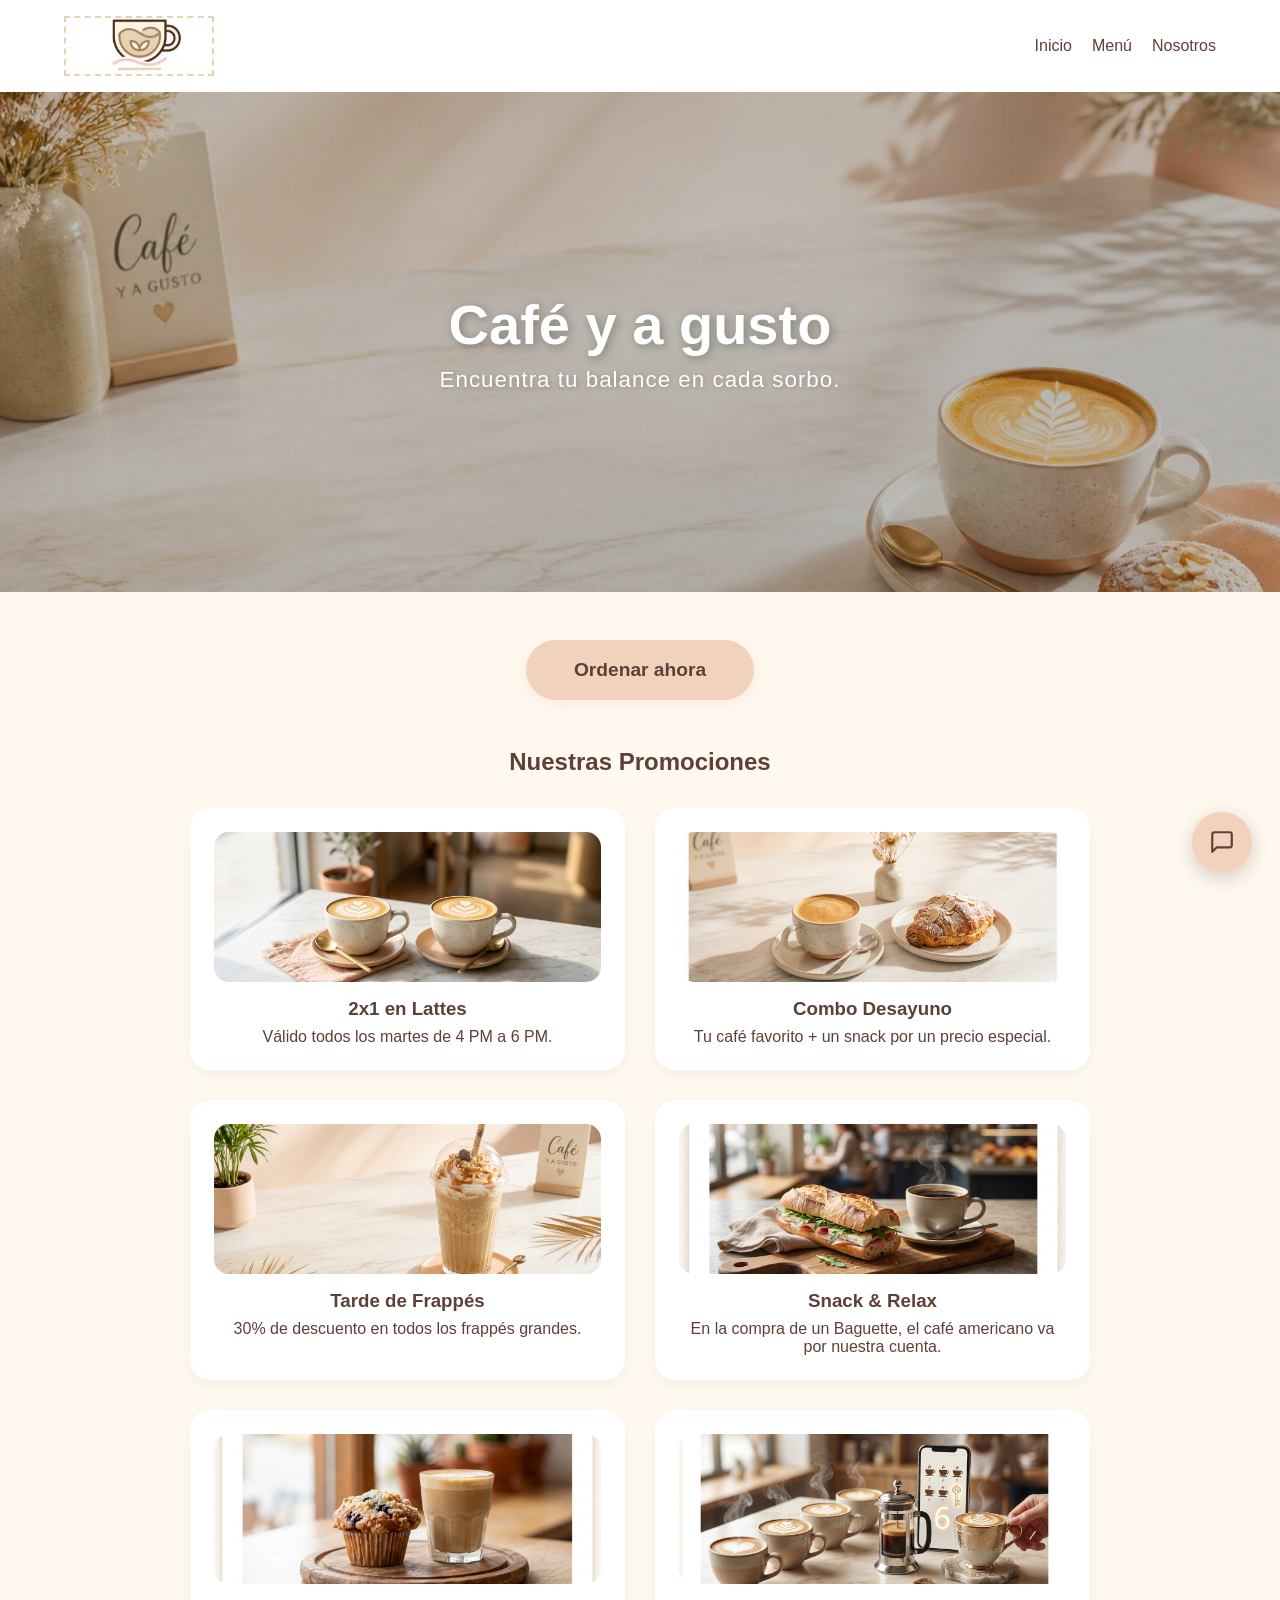
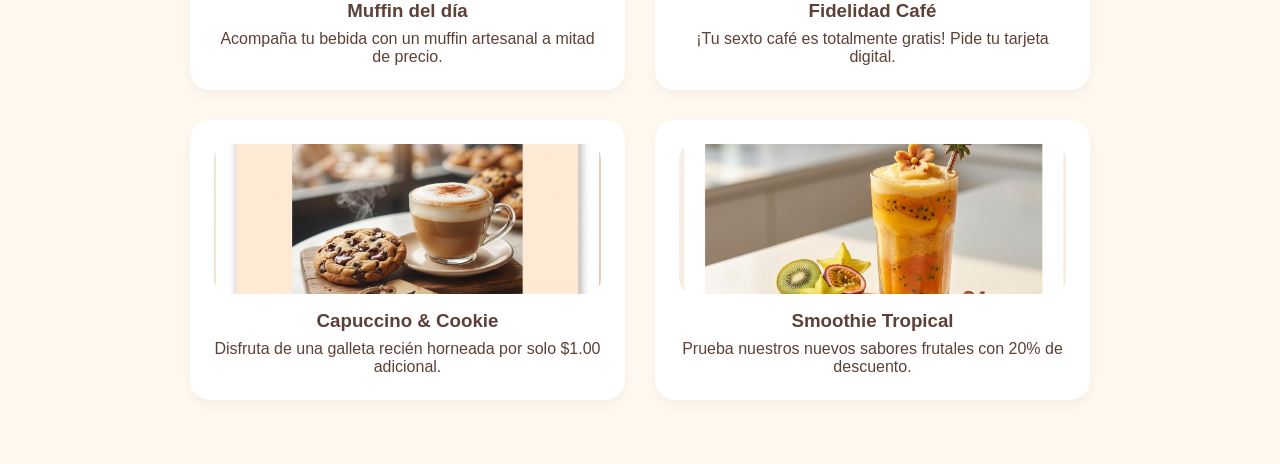
==== PRACTICA_7_WEB/HTML/index.html @ 7d0ff2ba "subida pagina jeje" ====
<!DOCTYPE html>
<html lang="es">

<head>
    <meta charset="UTF-8">
    <meta name="viewport" content="width=device-width, initial-scale=1.0">
    <title>Café y a gusto... | Tu pausa ideal</title>
    <link rel="stylesheet" href="../CSS/index.css">
</head>

<body>

    <header class="main-header">
        <div class="logo-container">
            <div class="logo-placeholder"><img src="../img/logo.jpg" alt="logo"></div>
        </div>
        <nav class="nav-menu">
            <ul>
                <li><a href="#">Inicio</a></li>
                <li><a href="menu.html">Menú</a></li>
                <li><a href="#">Nosotros</a></li>
            </ul>
        </nav>
    </header>

    <section class="slider-section">
        <div class="banner-overlay"></div>
        <div class="slide-content">
            <h1>Café y a gusto</h1>
            <p>Encuentra tu balance en cada sorbo.</p>
        </div>
    </section>

    <main class="content-area">
        <section class="cta-section">
            <a href="orden.html">
                <button class="order-btn">Ordenar ahora</button>
            </a>
        </section>

        <section class="promotions">
            <h2>Nuestras Promociones</h2>
            <div class="promo-grid">
                <article class="promo-card">
                    <div class="promo-img-placeholder"><img src="../img/promo1.png" alt="promo1"></div>
                    <h3>2x1 en Lattes</h3>
                    <p>Válido todos los martes de 4 PM a 6 PM.</p>
                </article>
                <article class="promo-card">
                    <div class="promo-img-placeholder"><img src="../img/promo2.png" alt="promo2"></div>
                    <h3>Combo Desayuno</h3>
                    <p>Tu café favorito + un snack por un precio especial.</p>
                </article>
                <article class="promo-card">
                    <div class="promo-img-placeholder"><img src="../img/promo3.png" alt="promo3"></div>
                    <h3>Tarde de Frappés</h3>
                    <p>30% de descuento en todos los frappés grandes.</p>
                </article>
                <article class="promo-card">
                    <div class="promo-img-placeholder"><img src="../img/promo4.png" alt="promo4"></div>
                    <h3>Snack & Relax</h3>
                    <p>En la compra de un Baguette, el café americano va por nuestra cuenta.</p>
                </article>
                <article class="promo-card">
                    <div class="promo-img-placeholder"><img src="../img/promo5.png" alt="promo5"></div>
                    <h3>Muffin del día</h3>
                    <p>Acompaña tu bebida con un muffin artesanal a mitad de precio.</p>
                </article>
                <article class="promo-card">
                    <div class="promo-img-placeholder"><img src="../img/promo6.png" alt="promo6"></div>
                    <h3>Fidelidad Café</h3>
                    <p>¡Tu sexto café es totalmente gratis! Pide tu tarjeta digital.</p>
                </article>
                <article class="promo-card">
                    <div class="promo-img-placeholder"><img src="../img/promo7.png" alt="promo7"></div>
                    <h3>Capuccino & Cookie</h3>
                    <p>Disfruta de una galleta recién horneada por solo $1.00 adicional.</p>
                </article>
                <article class="promo-card">
                    <div class="promo-img-placeholder"><img src="../img/promo8.png" alt="promo8"></div>
                    <h3>Smoothie Tropical</h3>
                    <p>Prueba nuestros nuevos sabores frutales con 20% de descuento.</p>
                </article>
            </div>
        </section>
    </main>

    <!-- ===================== WIDGET DE CHAT ===================== -->

    <!-- Botón flotante para abrir el chat -->
    <button class="chat-fab" id="chatFab" aria-label="Abrir chat">
        <svg class="chat-fab__icon chat-fab__icon--open" xmlns="http://www.w3.org/2000/svg" viewBox="0 0 24 24" fill="none" stroke="currentColor" stroke-width="2" stroke-linecap="round" stroke-linejoin="round">
            <path d="M21 15a2 2 0 0 1-2 2H7l-4 4V5a2 2 0 0 1 2-2h14a2 2 0 0 1 2 2z"/>
        </svg>
        <svg class="chat-fab__icon chat-fab__icon--close" xmlns="http://www.w3.org/2000/svg" viewBox="0 0 24 24" fill="none" stroke="currentColor" stroke-width="2.5" stroke-linecap="round" stroke-linejoin="round">
            <line x1="18" y1="6" x2="6" y2="18"/>
            <line x1="6" y1="6" x2="18" y2="18"/>
        </svg>
        <span class="chat-fab__badge" id="chatBadge"></span>
    </button>

    <!-- Ventana del chat -->
    <div class="chat-window" id="chatWindow" role="dialog" aria-label="Chat de asistencia">
        <div class="chat-header">
            <div class="chat-header__avatar">☕</div>
            <div class="chat-header__info">
                <span class="chat-header__name">Asistente Café</span>
                <span class="chat-header__status">En línea</span>
            </div>
        </div>

        <div class="chat-messages" id="chatMessages">
            <!-- Los mensajes se insertan aquí dinámicamente -->
        </div>

        <div class="chat-input-area">
            <input
                type="text"
                class="chat-input"
                id="chatInput"
                placeholder="Escribe tu mensaje..."
                autocomplete="off"
                maxlength="500"
            />
            <button class="chat-send-btn" id="chatSendBtn" aria-label="Enviar">
                <svg xmlns="http://www.w3.org/2000/svg" viewBox="0 0 24 24" fill="currentColor">
                    <path d="M2.01 21L23 12 2.01 3 2 10l15 2-15 2z"/>
                </svg>
            </button>
        </div>
    </div>

    <!-- ===================== FIN WIDGET DE CHAT ===================== -->

    <script src="../JS/chat.js"></script>
</body>

</html>
---- PRACTICA_7_WEB/CSS/index.css ----
/* Paleta de Colores Pastel */
:root {
    --crema: #FFF9F0;
    --latte-suave: #E5D3B3;
    --rosa-pastel: #F2D2BD;
    --cafe-texto: #5D4037;
    --blanco: #FFFFFF;
    --shadow: rgba(0, 0, 0, 0.05);
}

* {
    margin: 0;
    padding: 0;
    box-sizing: border-box;
    font-family: 'Segoe UI', Tahoma, Geneva, Verdana, sans-serif;
}

body {
    background-color: var(--crema);
    color: var(--cafe-texto);
}

/* Encabezado */
.main-header {
    background-color: var(--blanco);
    display: flex;
    justify-content: space-between;
    align-items: center;
    padding: 1rem 5%;
    box-shadow: 0 2px 10px var(--shadow);
}

.logo-placeholder {
    width: 150px;
    height: 60px;
    border: 2px dashed var(--latte-suave);
    display: flex;
    justify-content: center;
    align-items: center;
    color: var(--latte-suave);
    font-weight: bold;
    overflow: hidden;
    display: flex;
    align-items: center;
    justify-content: center;
}
.logo-placeholder img{
width: 100%;
    height: 100%;
    object-fit: cover;
    object-position: center;
}

.nav-menu ul {
    display: flex;
    list-style: none;
}

.nav-menu ul li {
    margin-left: 20px;
}

.nav-menu a {
    text-decoration: none;
    color: var(--cafe-texto);
    font-weight: 500;
    transition: color 0.3s;
}

.nav-menu a:hover {
    color: var(--rosa-pastel);
}

/* Slider */

.slider-section {
    width: 100%;
    height: 500px;
    background-image: url('../img/banner.jpg');
    background-size: cover;
    background-position: center;
    position: relative;
    display: flex;
    align-items: center;
    justify-content: center;
}

.slide-content {
    position: relative;
    z-index: 2;
    text-align: center;
    text-shadow: 1px 1px 4px rgba(0,0,0,0.2);
    color: var(--blanco);
}


.slide-content h1 {
    font-size: 3.5rem;
    font-weight: 700;
    text-shadow: 2px 2px 10px rgba(0, 0, 0, 0.3);
    margin-bottom: 10px;
}

.slide-content p {
    font-size: 1.4rem;
    font-weight: 300;
    letter-spacing: 1px;
}

.banner-overlay {
    position: absolute;
    top: 0;
    left: 0;
    width: 100%;
    height: 100%;
    background: rgba(0, 0, 0, 0.25);
    z-index: 1;
}

/* Sección de Ordenar */
.cta-section {
    text-align: center;
    padding: 3rem 0;
}

.order-btn {
    background-color: var(--rosa-pastel);
    color: var(--cafe-texto);
    border: none;
    padding: 1.2rem 3rem;
    font-size: 1.2rem;
    font-weight: bold;
    border-radius: 50px;
    cursor: pointer;
    box-shadow: 0 4px 15px rgba(242, 210, 189, 0.4);
    transition: transform 0.2s, background-color 0.3s;
}

.order-btn:hover {
    transform: scale(1.05);
    background-color: #eec4ab;
}

/* Promociones */
.promotions {
    padding: 0 10% 4rem;
}

.promotions h2 {
    text-align: center;
    margin-bottom: 2rem;
}

.promo-grid {
    display: grid;
    grid-template-columns: repeat(2, 1fr);
    gap: 30px;
    max-width: 900px;
    margin: 0 auto;
}

.promo-card {
    background-color: var(--blanco);
    padding: 1.5rem;
    border-radius: 20px;
    text-align: center;
    box-shadow: 0 5px 15px var(--shadow);
    overflow: hidden;
    transition: transform 0.3s ease, box-shadow 0.3s ease;
}
.promo-card:hover {
    cursor: pointer;
    transform: translateY(-8px);
    box-shadow: 0 15px 30px rgba(93, 64, 55, 0.15);
}
.promo-img-placeholder {
    width: 100%;
    height: 150px;
    background-color: var(--crema);
    border-radius: 15px;
    margin-bottom: 1rem;
    overflow: hidden;
    display: flex;
    align-items: center;
    justify-content: center;
}
.promo-img-placeholder img{
    width: 100%;
    height: 100%;
    object-fit: cover;
    object-position: center;
}

.promo-card h3 {
    margin-bottom: 0.5rem;
}

@media (max-width: 600px) {
    .promo-grid {
        grid-template-columns: 1fr;
    }
}


/* ============================================================
   WIDGET DE CHAT
   ============================================================ */

/* --- Botón flotante (FAB) --- */
.chat-fab {
    position: fixed;
    bottom: 28px;
    right: 28px;
    width: 60px;
    height: 60px;
    border-radius: 50%;
    background-color: var(--rosa-pastel);
    color: var(--cafe-texto);
    border: none;
    cursor: pointer;
    display: flex;
    align-items: center;
    justify-content: center;
    box-shadow: 0 6px 20px rgba(93, 64, 55, 0.25);
    transition: transform 0.25s ease, background-color 0.25s ease;
    z-index: 1000;
}

.chat-fab:hover {
    transform: scale(1.1);
    background-color: #eec4ab;
}

.chat-fab__icon {
    width: 26px;
    height: 26px;
    transition: opacity 0.2s ease, transform 0.2s ease;
    position: absolute;
}

/* Ícono de cerrar: oculto por defecto */
.chat-fab__icon--close {
    opacity: 0;
    transform: rotate(-90deg);
}

/* Cuando el chat está abierto, se intercambian los íconos */
.chat-fab.is-open .chat-fab__icon--open {
    opacity: 0;
    transform: rotate(90deg);
}
.chat-fab.is-open .chat-fab__icon--close {
    opacity: 1;
    transform: rotate(0deg);
}

/* Badge de notificación */
.chat-fab__badge {
    position: absolute;
    top: 6px;
    right: 6px;
    width: 12px;
    height: 12px;
    background-color: #e57373;
    border-radius: 50%;
    border: 2px solid var(--blanco);
    display: none;
}
.chat-fab__badge.visible {
    display: block;
}

/* --- Ventana del chat --- */
.chat-window {
    position: fixed;
    bottom: 104px;
    right: 28px;
    width: 360px;
    max-height: 520px;
    background-color: var(--blanco);
    border-radius: 24px;
    box-shadow: 0 12px 40px rgba(93, 64, 55, 0.18);
    display: flex;
    flex-direction: column;
    overflow: hidden;
    z-index: 999;

    /* Estado inicial: oculto */
    opacity: 0;
    transform: translateY(20px) scale(0.96);
    pointer-events: none;
    transition: opacity 0.3s ease, transform 0.3s ease;
}

.chat-window.is-open {
    opacity: 1;
    transform: translateY(0) scale(1);
    pointer-events: all;
}

/* --- Cabecera del chat --- */
.chat-header {
    background: linear-gradient(135deg, var(--rosa-pastel), var(--latte-suave));
    padding: 1rem 1.2rem;
    display: flex;
    align-items: center;
    gap: 12px;
    flex-shrink: 0;
}

.chat-header__avatar {
    font-size: 1.8rem;
    width: 44px;
    height: 44px;
    background-color: var(--blanco);
    border-radius: 50%;
    display: flex;
    align-items: center;
    justify-content: center;
    box-shadow: 0 2px 8px rgba(93, 64, 55, 0.12);
    flex-shrink: 0;
}

.chat-header__name {
    display: block;
    font-weight: 700;
    font-size: 1rem;
    color: var(--cafe-texto);
}

.chat-header__status {
    display: block;
    font-size: 0.75rem;
    color: #7a5c4f;
}

/* --- Área de mensajes --- */
.chat-messages {
    flex: 1;
    overflow-y: auto;
    padding: 1rem 1rem 0.5rem;
    display: flex;
    flex-direction: column;
    gap: 10px;
    scroll-behavior: smooth;
}

.chat-messages::-webkit-scrollbar {
    width: 4px;
}
.chat-messages::-webkit-scrollbar-track {
    background: transparent;
}
.chat-messages::-webkit-scrollbar-thumb {
    background-color: var(--latte-suave);
    border-radius: 4px;
}

/* --- Burbujas de mensaje --- */
.chat-bubble {
    max-width: 80%;
    padding: 0.65rem 1rem;
    border-radius: 18px;
    font-size: 0.9rem;
    line-height: 1.45;
    word-break: break-word;
    animation: bubbleIn 0.25s ease;
}

@keyframes bubbleIn {
    from { opacity: 0; transform: translateY(8px); }
    to   { opacity: 1; transform: translateY(0); }
}

/* Mensaje del bot */
.chat-bubble--bot {
    background-color: var(--crema);
    color: var(--cafe-texto);
    border-bottom-left-radius: 4px;
    align-self: flex-start;
}

/* Mensaje del usuario */
.chat-bubble--user {
    background-color: var(--rosa-pastel);
    color: var(--cafe-texto);
    border-bottom-right-radius: 4px;
    align-self: flex-end;
}

/* Indicador de escritura (tres puntos animados) */
.chat-bubble--typing {
    background-color: var(--crema);
    align-self: flex-start;
    padding: 0.75rem 1rem;
}

.typing-dots {
    display: flex;
    gap: 5px;
    align-items: center;
}

.typing-dots span {
    width: 7px;
    height: 7px;
    background-color: var(--latte-suave);
    border-radius: 50%;
    animation: typingBounce 1.2s infinite ease-in-out;
}
.typing-dots span:nth-child(2) { animation-delay: 0.2s; }
.typing-dots span:nth-child(3) { animation-delay: 0.4s; }

@keyframes typingBounce {
    0%, 80%, 100% { transform: translateY(0); }
    40%           { transform: translateY(-6px); }
}

/* --- Área de entrada de texto --- */
.chat-input-area {
    padding: 0.8rem 1rem;
    display: flex;
    align-items: center;
    gap: 8px;
    border-top: 1px solid var(--crema);
    flex-shrink: 0;
}

.chat-input {
    flex: 1;
    border: 1.5px solid var(--latte-suave);
    border-radius: 50px;
    padding: 0.6rem 1rem;
    font-size: 0.9rem;
    color: var(--cafe-texto);
    background-color: var(--crema);
    outline: none;
    transition: border-color 0.2s;
}

.chat-input:focus {
    border-color: var(--rosa-pastel);
}

.chat-input::placeholder {
    color: #bca89a;
}

.chat-send-btn {
    width: 40px;
    height: 40px;
    border-radius: 50%;
    background-color: var(--rosa-pastel);
    color: var(--cafe-texto);
    border: none;
    cursor: pointer;
    display: flex;
    align-items: center;
    justify-content: center;
    transition: background-color 0.2s, transform 0.15s;
    flex-shrink: 0;
}

.chat-send-btn svg {
    width: 18px;
    height: 18px;
}

.chat-send-btn:hover {
    background-color: #eec4ab;
    transform: scale(1.08);
}

.chat-send-btn:disabled {
    opacity: 0.5;
    cursor: not-allowed;
    transform: none;
}

/* --- Responsive: móvil --- */
@media (max-width: 480px) {
    .chat-window {
        width: calc(100vw - 32px);
        right: 16px;
        bottom: 96px;
        max-height: 65vh;
    }

    .chat-fab {
        right: 16px;
        bottom: 20px;
    }
}
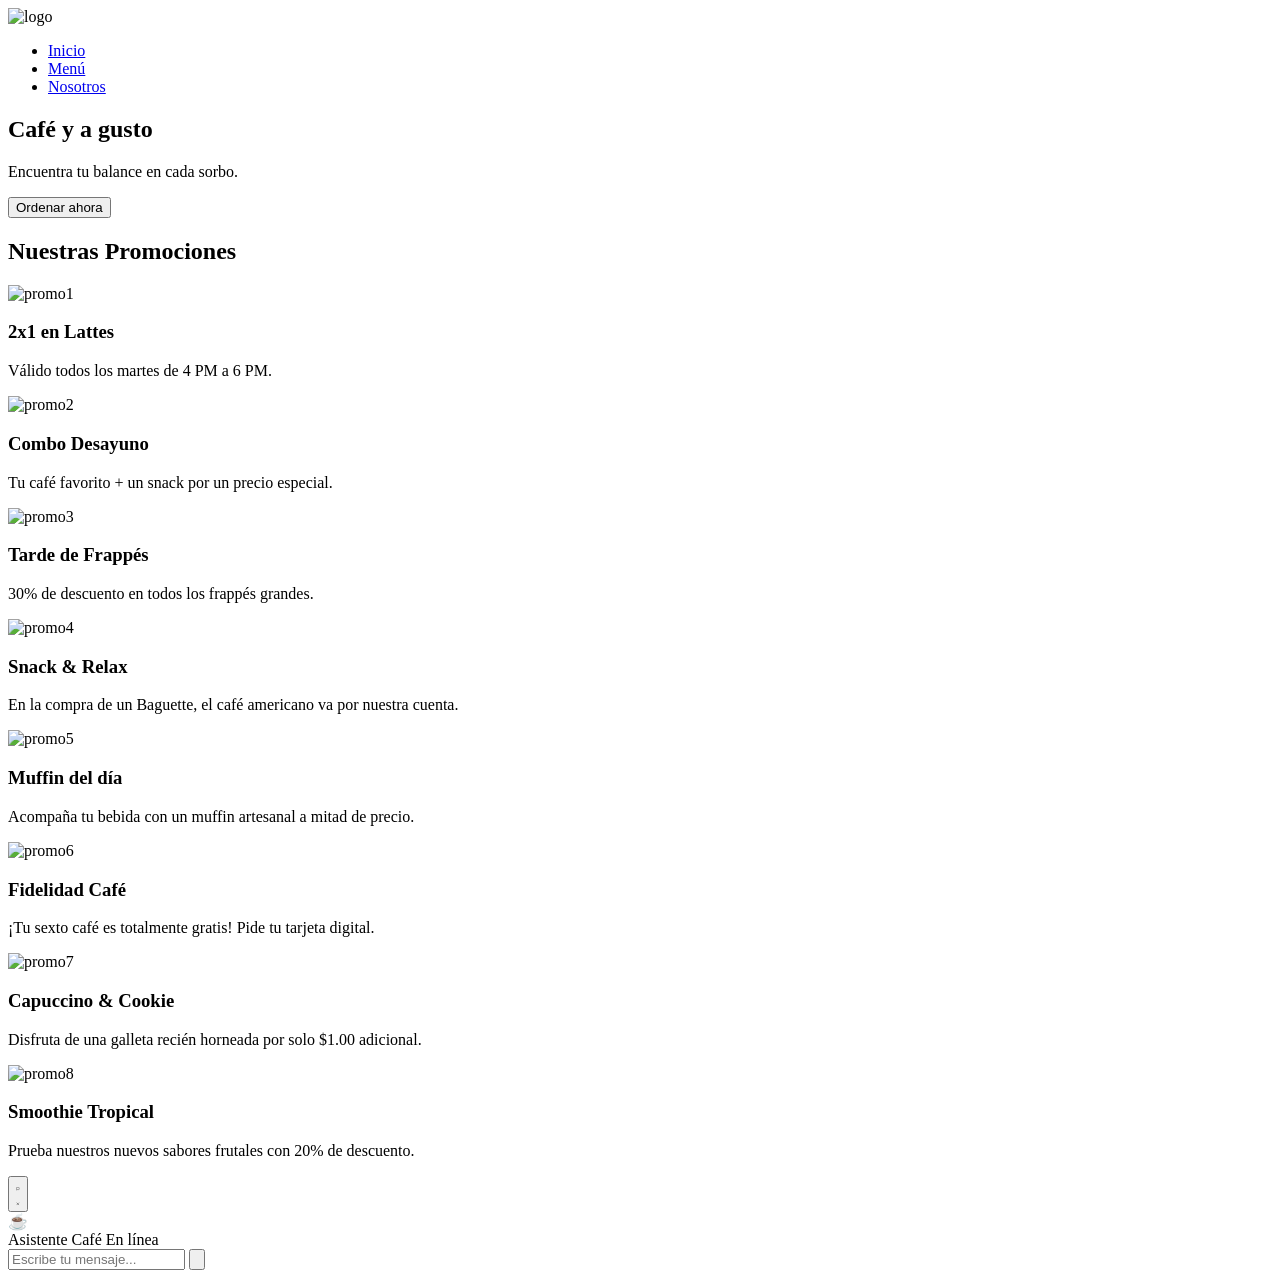
==== commit cefc721b: "Update index.html" ====
--- a/PRACTICA_7_WEB/HTML/index.html
+++ b/PRACTICA_7_WEB/HTML/index.html
@@ -5,14 +5,14 @@
     <meta charset="UTF-8">
     <meta name="viewport" content="width=device-width, initial-scale=1.0">
     <title>Café y a gusto... | Tu pausa ideal</title>
-    <link rel="stylesheet" href="../CSS/index.css">
+    <link rel="stylesheet" href="/CSS/index.css">
 </head>
 
 <body>
 
     <header class="main-header">
         <div class="logo-container">
-            <div class="logo-placeholder"><img src="../img/logo.jpg" alt="logo"></div>
+            <div class="logo-placeholder"><img src="/img/logo.jpg" alt="logo"></div>
         </div>
         <nav class="nav-menu">
             <ul>
@@ -42,42 +42,42 @@
             <h2>Nuestras Promociones</h2>
             <div class="promo-grid">
                 <article class="promo-card">
-                    <div class="promo-img-placeholder"><img src="../img/promo1.png" alt="promo1"></div>
+                    <div class="promo-img-placeholder"><img src="/img/promo1.png" alt="promo1"></div>
                     <h3>2x1 en Lattes</h3>
                     <p>Válido todos los martes de 4 PM a 6 PM.</p>
                 </article>
                 <article class="promo-card">
-                    <div class="promo-img-placeholder"><img src="../img/promo2.png" alt="promo2"></div>
+                    <div class="promo-img-placeholder"><img src="/img/promo2.png" alt="promo2"></div>
                     <h3>Combo Desayuno</h3>
                     <p>Tu café favorito + un snack por un precio especial.</p>
                 </article>
                 <article class="promo-card">
-                    <div class="promo-img-placeholder"><img src="../img/promo3.png" alt="promo3"></div>
+                    <div class="promo-img-placeholder"><img src="/img/promo3.png" alt="promo3"></div>
                     <h3>Tarde de Frappés</h3>
                     <p>30% de descuento en todos los frappés grandes.</p>
                 </article>
                 <article class="promo-card">
-                    <div class="promo-img-placeholder"><img src="../img/promo4.png" alt="promo4"></div>
+                    <div class="promo-img-placeholder"><img src="/img/promo4.png" alt="promo4"></div>
                     <h3>Snack & Relax</h3>
                     <p>En la compra de un Baguette, el café americano va por nuestra cuenta.</p>
                 </article>
                 <article class="promo-card">
-                    <div class="promo-img-placeholder"><img src="../img/promo5.png" alt="promo5"></div>
+                    <div class="promo-img-placeholder"><img src="/img/promo5.png" alt="promo5"></div>
                     <h3>Muffin del día</h3>
                     <p>Acompaña tu bebida con un muffin artesanal a mitad de precio.</p>
                 </article>
                 <article class="promo-card">
-                    <div class="promo-img-placeholder"><img src="../img/promo6.png" alt="promo6"></div>
+                    <div class="promo-img-placeholder"><img src="/img/promo6.png" alt="promo6"></div>
                     <h3>Fidelidad Café</h3>
                     <p>¡Tu sexto café es totalmente gratis! Pide tu tarjeta digital.</p>
                 </article>
                 <article class="promo-card">
-                    <div class="promo-img-placeholder"><img src="../img/promo7.png" alt="promo7"></div>
+                    <div class="promo-img-placeholder"><img src="/img/promo7.png" alt="promo7"></div>
                     <h3>Capuccino & Cookie</h3>
                     <p>Disfruta de una galleta recién horneada por solo $1.00 adicional.</p>
                 </article>
                 <article class="promo-card">
-                    <div class="promo-img-placeholder"><img src="../img/promo8.png" alt="promo8"></div>
+                    <div class="promo-img-placeholder"><img src="/img/promo8.png" alt="promo8"></div>
                     <h3>Smoothie Tropical</h3>
                     <p>Prueba nuestros nuevos sabores frutales con 20% de descuento.</p>
                 </article>
@@ -132,7 +132,7 @@
 
     <!-- ===================== FIN WIDGET DE CHAT ===================== -->
 
-    <script src="../JS/chat.js"></script>
+    <script src="/JS/chat.js"></script>
 </body>
 
-</html>+</html>
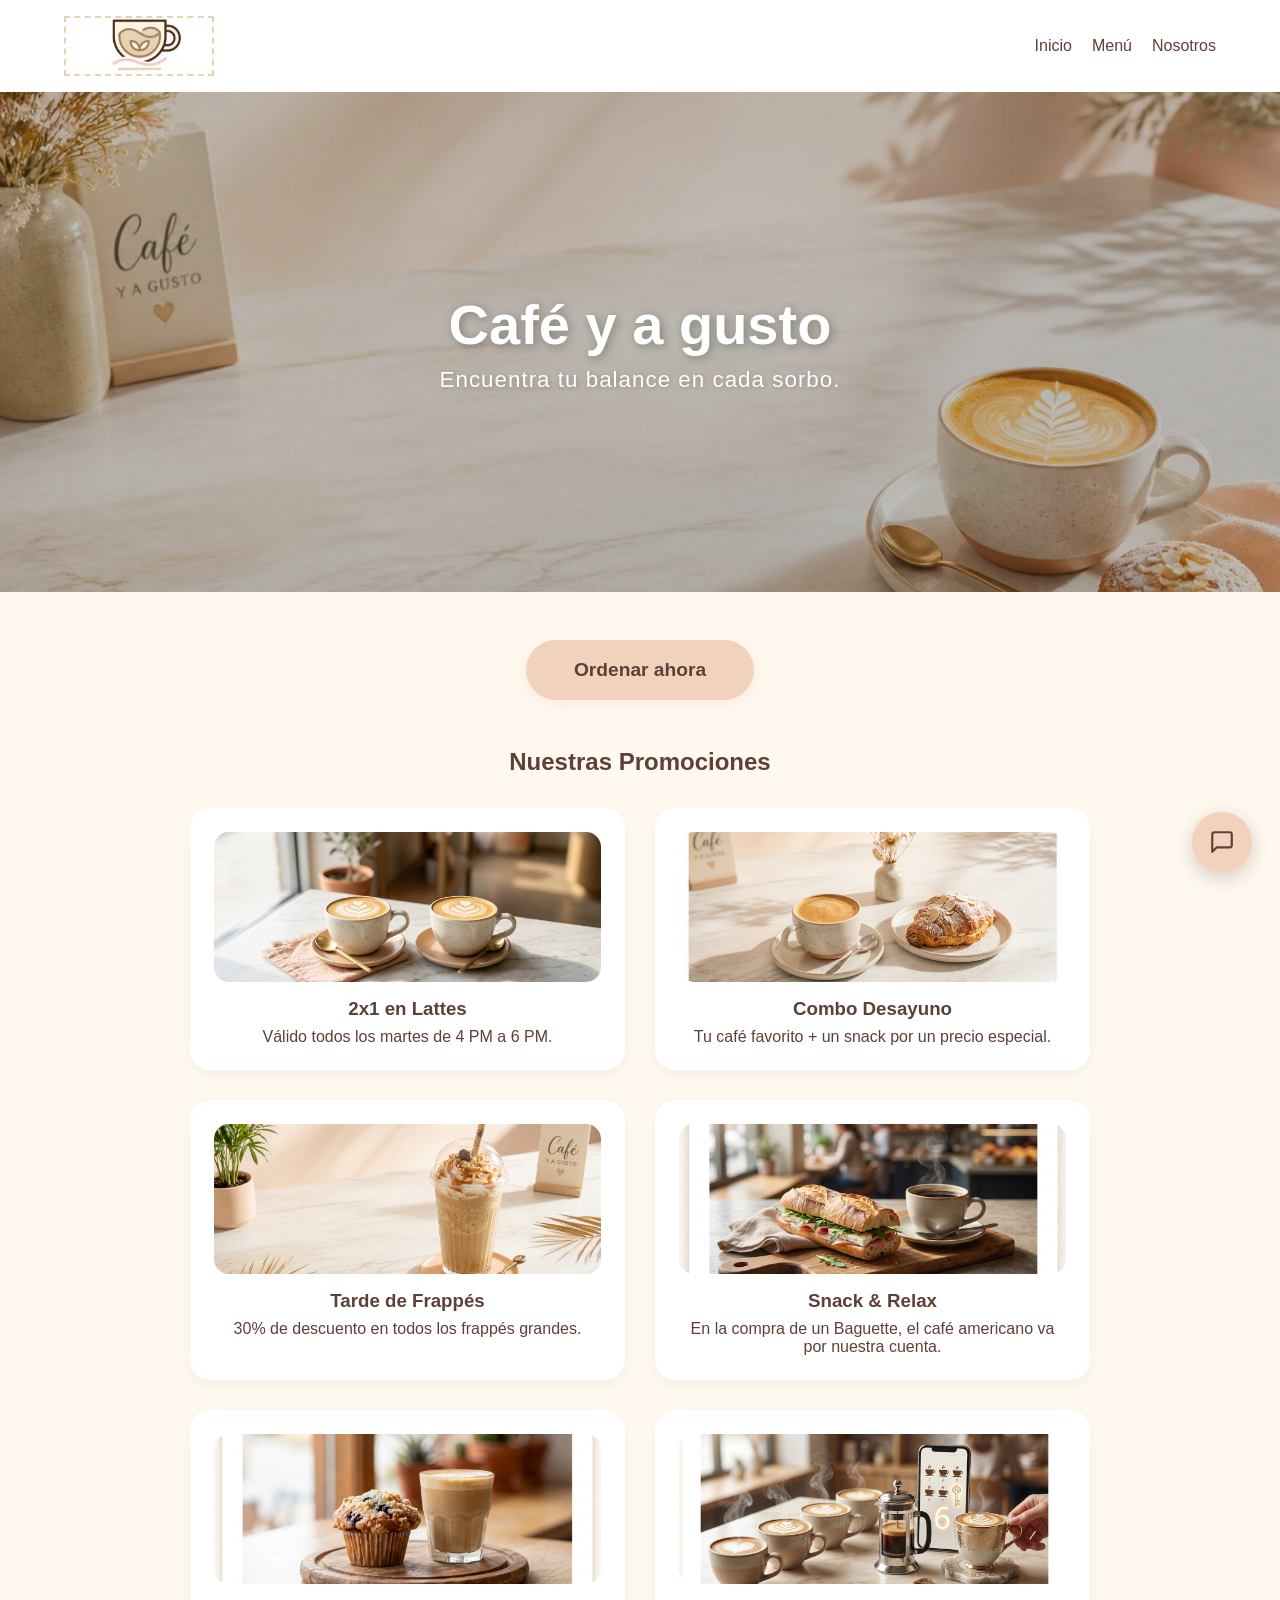
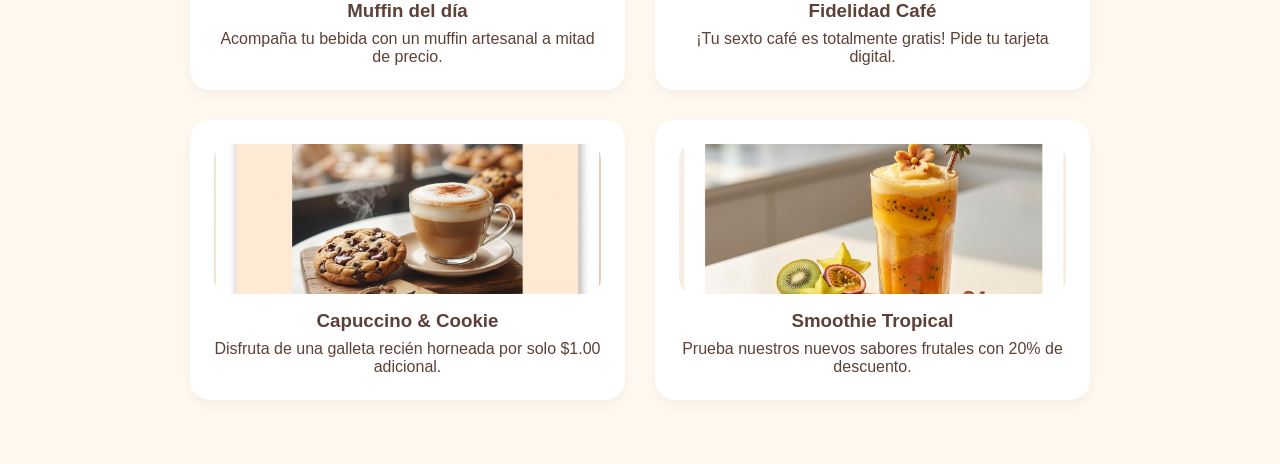
==== commit 7979f18a: "Update index.html" ====
--- a/PRACTICA_7_WEB/HTML/index.html
+++ b/PRACTICA_7_WEB/HTML/index.html
@@ -5,14 +5,14 @@
     <meta charset="UTF-8">
     <meta name="viewport" content="width=device-width, initial-scale=1.0">
     <title>Café y a gusto... | Tu pausa ideal</title>
-    <link rel="stylesheet" href="/CSS/index.css">
+    <link rel="stylesheet" href="../CSS/index.css">
 </head>
 
 <body>
 
     <header class="main-header">
         <div class="logo-container">
-            <div class="logo-placeholder"><img src="/img/logo.jpg" alt="logo"></div>
+            <div class="logo-placeholder"><img src="../img/logo.jpg" alt="logo"></div>
         </div>
         <nav class="nav-menu">
             <ul>
@@ -42,42 +42,42 @@
             <h2>Nuestras Promociones</h2>
             <div class="promo-grid">
                 <article class="promo-card">
-                    <div class="promo-img-placeholder"><img src="/img/promo1.png" alt="promo1"></div>
+                    <div class="promo-img-placeholder"><img src="../img/promo1.png" alt="promo1"></div>
                     <h3>2x1 en Lattes</h3>
                     <p>Válido todos los martes de 4 PM a 6 PM.</p>
                 </article>
                 <article class="promo-card">
-                    <div class="promo-img-placeholder"><img src="/img/promo2.png" alt="promo2"></div>
+                    <div class="promo-img-placeholder"><img src="../img/promo2.png" alt="promo2"></div>
                     <h3>Combo Desayuno</h3>
                     <p>Tu café favorito + un snack por un precio especial.</p>
                 </article>
                 <article class="promo-card">
-                    <div class="promo-img-placeholder"><img src="/img/promo3.png" alt="promo3"></div>
+                    <div class="promo-img-placeholder"><img src="../img/promo3.png" alt="promo3"></div>
                     <h3>Tarde de Frappés</h3>
                     <p>30% de descuento en todos los frappés grandes.</p>
                 </article>
                 <article class="promo-card">
-                    <div class="promo-img-placeholder"><img src="/img/promo4.png" alt="promo4"></div>
+                    <div class="promo-img-placeholder"><img src="../img/promo4.png" alt="promo4"></div>
                     <h3>Snack & Relax</h3>
                     <p>En la compra de un Baguette, el café americano va por nuestra cuenta.</p>
                 </article>
                 <article class="promo-card">
-                    <div class="promo-img-placeholder"><img src="/img/promo5.png" alt="promo5"></div>
+                    <div class="promo-img-placeholder"><img src="../img/promo5.png" alt="promo5"></div>
                     <h3>Muffin del día</h3>
                     <p>Acompaña tu bebida con un muffin artesanal a mitad de precio.</p>
                 </article>
                 <article class="promo-card">
-                    <div class="promo-img-placeholder"><img src="/img/promo6.png" alt="promo6"></div>
+                    <div class="promo-img-placeholder"><img src="../img/promo6.png" alt="promo6"></div>
                     <h3>Fidelidad Café</h3>
                     <p>¡Tu sexto café es totalmente gratis! Pide tu tarjeta digital.</p>
                 </article>
                 <article class="promo-card">
-                    <div class="promo-img-placeholder"><img src="/img/promo7.png" alt="promo7"></div>
+                    <div class="promo-img-placeholder"><img src="../img/promo7.png" alt="promo7"></div>
                     <h3>Capuccino & Cookie</h3>
                     <p>Disfruta de una galleta recién horneada por solo $1.00 adicional.</p>
                 </article>
                 <article class="promo-card">
-                    <div class="promo-img-placeholder"><img src="/img/promo8.png" alt="promo8"></div>
+                    <div class="promo-img-placeholder"><img src="../img/promo8.png" alt="promo8"></div>
                     <h3>Smoothie Tropical</h3>
                     <p>Prueba nuestros nuevos sabores frutales con 20% de descuento.</p>
                 </article>
@@ -132,7 +132,7 @@
 
     <!-- ===================== FIN WIDGET DE CHAT ===================== -->
 
-    <script src="/JS/chat.js"></script>
+    <script src="../JS/chat.js"></script>
 </body>
 
 </html>
--- a/PRACTICA_7_WEB/CSS/index.css
+++ b/PRACTICA_7_WEB/CSS/index.css
@@ -0,0 +1,493 @@
+/* Paleta de Colores Pastel */
+:root {
+    --crema: #FFF9F0;
+    --latte-suave: #E5D3B3;
+    --rosa-pastel: #F2D2BD;
+    --cafe-texto: #5D4037;
+    --blanco: #FFFFFF;
+    --shadow: rgba(0, 0, 0, 0.05);
+}
+
+* {
+    margin: 0;
+    padding: 0;
+    box-sizing: border-box;
+    font-family: 'Segoe UI', Tahoma, Geneva, Verdana, sans-serif;
+}
+
+body {
+    background-color: var(--crema);
+    color: var(--cafe-texto);
+}
+
+/* Encabezado */
+.main-header {
+    background-color: var(--blanco);
+    display: flex;
+    justify-content: space-between;
+    align-items: center;
+    padding: 1rem 5%;
+    box-shadow: 0 2px 10px var(--shadow);
+}
+
+.logo-placeholder {
+    width: 150px;
+    height: 60px;
+    border: 2px dashed var(--latte-suave);
+    display: flex;
+    justify-content: center;
+    align-items: center;
+    color: var(--latte-suave);
+    font-weight: bold;
+    overflow: hidden;
+    display: flex;
+    align-items: center;
+    justify-content: center;
+}
+.logo-placeholder img{
+width: 100%;
+    height: 100%;
+    object-fit: cover;
+    object-position: center;
+}
+
+.nav-menu ul {
+    display: flex;
+    list-style: none;
+}
+
+.nav-menu ul li {
+    margin-left: 20px;
+}
+
+.nav-menu a {
+    text-decoration: none;
+    color: var(--cafe-texto);
+    font-weight: 500;
+    transition: color 0.3s;
+}
+
+.nav-menu a:hover {
+    color: var(--rosa-pastel);
+}
+
+/* Slider */
+
+.slider-section {
+    width: 100%;
+    height: 500px;
+    background-image: url('../img/banner.jpg');
+    background-size: cover;
+    background-position: center;
+    position: relative;
+    display: flex;
+    align-items: center;
+    justify-content: center;
+}
+
+.slide-content {
+    position: relative;
+    z-index: 2;
+    text-align: center;
+    text-shadow: 1px 1px 4px rgba(0,0,0,0.2);
+    color: var(--blanco);
+}
+
+
+.slide-content h1 {
+    font-size: 3.5rem;
+    font-weight: 700;
+    text-shadow: 2px 2px 10px rgba(0, 0, 0, 0.3);
+    margin-bottom: 10px;
+}
+
+.slide-content p {
+    font-size: 1.4rem;
+    font-weight: 300;
+    letter-spacing: 1px;
+}
+
+.banner-overlay {
+    position: absolute;
+    top: 0;
+    left: 0;
+    width: 100%;
+    height: 100%;
+    background: rgba(0, 0, 0, 0.25);
+    z-index: 1;
+}
+
+/* Sección de Ordenar */
+.cta-section {
+    text-align: center;
+    padding: 3rem 0;
+}
+
+.order-btn {
+    background-color: var(--rosa-pastel);
+    color: var(--cafe-texto);
+    border: none;
+    padding: 1.2rem 3rem;
+    font-size: 1.2rem;
+    font-weight: bold;
+    border-radius: 50px;
+    cursor: pointer;
+    box-shadow: 0 4px 15px rgba(242, 210, 189, 0.4);
+    transition: transform 0.2s, background-color 0.3s;
+}
+
+.order-btn:hover {
+    transform: scale(1.05);
+    background-color: #eec4ab;
+}
+
+/* Promociones */
+.promotions {
+    padding: 0 10% 4rem;
+}
+
+.promotions h2 {
+    text-align: center;
+    margin-bottom: 2rem;
+}
+
+.promo-grid {
+    display: grid;
+    grid-template-columns: repeat(2, 1fr);
+    gap: 30px;
+    max-width: 900px;
+    margin: 0 auto;
+}
+
+.promo-card {
+    background-color: var(--blanco);
+    padding: 1.5rem;
+    border-radius: 20px;
+    text-align: center;
+    box-shadow: 0 5px 15px var(--shadow);
+    overflow: hidden;
+    transition: transform 0.3s ease, box-shadow 0.3s ease;
+}
+.promo-card:hover {
+    cursor: pointer;
+    transform: translateY(-8px);
+    box-shadow: 0 15px 30px rgba(93, 64, 55, 0.15);
+}
+.promo-img-placeholder {
+    width: 100%;
+    height: 150px;
+    background-color: var(--crema);
+    border-radius: 15px;
+    margin-bottom: 1rem;
+    overflow: hidden;
+    display: flex;
+    align-items: center;
+    justify-content: center;
+}
+.promo-img-placeholder img{
+    width: 100%;
+    height: 100%;
+    object-fit: cover;
+    object-position: center;
+}
+
+.promo-card h3 {
+    margin-bottom: 0.5rem;
+}
+
+@media (max-width: 600px) {
+    .promo-grid {
+        grid-template-columns: 1fr;
+    }
+}
+
+
+/* ============================================================
+   WIDGET DE CHAT
+   ============================================================ */
+
+/* --- Botón flotante (FAB) --- */
+.chat-fab {
+    position: fixed;
+    bottom: 28px;
+    right: 28px;
+    width: 60px;
+    height: 60px;
+    border-radius: 50%;
+    background-color: var(--rosa-pastel);
+    color: var(--cafe-texto);
+    border: none;
+    cursor: pointer;
+    display: flex;
+    align-items: center;
+    justify-content: center;
+    box-shadow: 0 6px 20px rgba(93, 64, 55, 0.25);
+    transition: transform 0.25s ease, background-color 0.25s ease;
+    z-index: 1000;
+}
+
+.chat-fab:hover {
+    transform: scale(1.1);
+    background-color: #eec4ab;
+}
+
+.chat-fab__icon {
+    width: 26px;
+    height: 26px;
+    transition: opacity 0.2s ease, transform 0.2s ease;
+    position: absolute;
+}
+
+/* Ícono de cerrar: oculto por defecto */
+.chat-fab__icon--close {
+    opacity: 0;
+    transform: rotate(-90deg);
+}
+
+/* Cuando el chat está abierto, se intercambian los íconos */
+.chat-fab.is-open .chat-fab__icon--open {
+    opacity: 0;
+    transform: rotate(90deg);
+}
+.chat-fab.is-open .chat-fab__icon--close {
+    opacity: 1;
+    transform: rotate(0deg);
+}
+
+/* Badge de notificación */
+.chat-fab__badge {
+    position: absolute;
+    top: 6px;
+    right: 6px;
+    width: 12px;
+    height: 12px;
+    background-color: #e57373;
+    border-radius: 50%;
+    border: 2px solid var(--blanco);
+    display: none;
+}
+.chat-fab__badge.visible {
+    display: block;
+}
+
+/* --- Ventana del chat --- */
+.chat-window {
+    position: fixed;
+    bottom: 104px;
+    right: 28px;
+    width: 360px;
+    max-height: 520px;
+    background-color: var(--blanco);
+    border-radius: 24px;
+    box-shadow: 0 12px 40px rgba(93, 64, 55, 0.18);
+    display: flex;
+    flex-direction: column;
+    overflow: hidden;
+    z-index: 999;
+
+    /* Estado inicial: oculto */
+    opacity: 0;
+    transform: translateY(20px) scale(0.96);
+    pointer-events: none;
+    transition: opacity 0.3s ease, transform 0.3s ease;
+}
+
+.chat-window.is-open {
+    opacity: 1;
+    transform: translateY(0) scale(1);
+    pointer-events: all;
+}
+
+/* --- Cabecera del chat --- */
+.chat-header {
+    background: linear-gradient(135deg, var(--rosa-pastel), var(--latte-suave));
+    padding: 1rem 1.2rem;
+    display: flex;
+    align-items: center;
+    gap: 12px;
+    flex-shrink: 0;
+}
+
+.chat-header__avatar {
+    font-size: 1.8rem;
+    width: 44px;
+    height: 44px;
+    background-color: var(--blanco);
+    border-radius: 50%;
+    display: flex;
+    align-items: center;
+    justify-content: center;
+    box-shadow: 0 2px 8px rgba(93, 64, 55, 0.12);
+    flex-shrink: 0;
+}
+
+.chat-header__name {
+    display: block;
+    font-weight: 700;
+    font-size: 1rem;
+    color: var(--cafe-texto);
+}
+
+.chat-header__status {
+    display: block;
+    font-size: 0.75rem;
+    color: #7a5c4f;
+}
+
+/* --- Área de mensajes --- */
+.chat-messages {
+    flex: 1;
+    overflow-y: auto;
+    padding: 1rem 1rem 0.5rem;
+    display: flex;
+    flex-direction: column;
+    gap: 10px;
+    scroll-behavior: smooth;
+}
+
+.chat-messages::-webkit-scrollbar {
+    width: 4px;
+}
+.chat-messages::-webkit-scrollbar-track {
+    background: transparent;
+}
+.chat-messages::-webkit-scrollbar-thumb {
+    background-color: var(--latte-suave);
+    border-radius: 4px;
+}
+
+/* --- Burbujas de mensaje --- */
+.chat-bubble {
+    max-width: 80%;
+    padding: 0.65rem 1rem;
+    border-radius: 18px;
+    font-size: 0.9rem;
+    line-height: 1.45;
+    word-break: break-word;
+    animation: bubbleIn 0.25s ease;
+}
+
+@keyframes bubbleIn {
+    from { opacity: 0; transform: translateY(8px); }
+    to   { opacity: 1; transform: translateY(0); }
+}
+
+/* Mensaje del bot */
+.chat-bubble--bot {
+    background-color: var(--crema);
+    color: var(--cafe-texto);
+    border-bottom-left-radius: 4px;
+    align-self: flex-start;
+}
+
+/* Mensaje del usuario */
+.chat-bubble--user {
+    background-color: var(--rosa-pastel);
+    color: var(--cafe-texto);
+    border-bottom-right-radius: 4px;
+    align-self: flex-end;
+}
+
+/* Indicador de escritura (tres puntos animados) */
+.chat-bubble--typing {
+    background-color: var(--crema);
+    align-self: flex-start;
+    padding: 0.75rem 1rem;
+}
+
+.typing-dots {
+    display: flex;
+    gap: 5px;
+    align-items: center;
+}
+
+.typing-dots span {
+    width: 7px;
+    height: 7px;
+    background-color: var(--latte-suave);
+    border-radius: 50%;
+    animation: typingBounce 1.2s infinite ease-in-out;
+}
+.typing-dots span:nth-child(2) { animation-delay: 0.2s; }
+.typing-dots span:nth-child(3) { animation-delay: 0.4s; }
+
+@keyframes typingBounce {
+    0%, 80%, 100% { transform: translateY(0); }
+    40%           { transform: translateY(-6px); }
+}
+
+/* --- Área de entrada de texto --- */
+.chat-input-area {
+    padding: 0.8rem 1rem;
+    display: flex;
+    align-items: center;
+    gap: 8px;
+    border-top: 1px solid var(--crema);
+    flex-shrink: 0;
+}
+
+.chat-input {
+    flex: 1;
+    border: 1.5px solid var(--latte-suave);
+    border-radius: 50px;
+    padding: 0.6rem 1rem;
+    font-size: 0.9rem;
+    color: var(--cafe-texto);
+    background-color: var(--crema);
+    outline: none;
+    transition: border-color 0.2s;
+}
+
+.chat-input:focus {
+    border-color: var(--rosa-pastel);
+}
+
+.chat-input::placeholder {
+    color: #bca89a;
+}
+
+.chat-send-btn {
+    width: 40px;
+    height: 40px;
+    border-radius: 50%;
+    background-color: var(--rosa-pastel);
+    color: var(--cafe-texto);
+    border: none;
+    cursor: pointer;
+    display: flex;
+    align-items: center;
+    justify-content: center;
+    transition: background-color 0.2s, transform 0.15s;
+    flex-shrink: 0;
+}
+
+.chat-send-btn svg {
+    width: 18px;
+    height: 18px;
+}
+
+.chat-send-btn:hover {
+    background-color: #eec4ab;
+    transform: scale(1.08);
+}
+
+.chat-send-btn:disabled {
+    opacity: 0.5;
+    cursor: not-allowed;
+    transform: none;
+}
+
+/* --- Responsive: móvil --- */
+@media (max-width: 480px) {
+    .chat-window {
+        width: calc(100vw - 32px);
+        right: 16px;
+        bottom: 96px;
+        max-height: 65vh;
+    }
+
+    .chat-fab {
+        right: 16px;
+        bottom: 20px;
+    }
+}
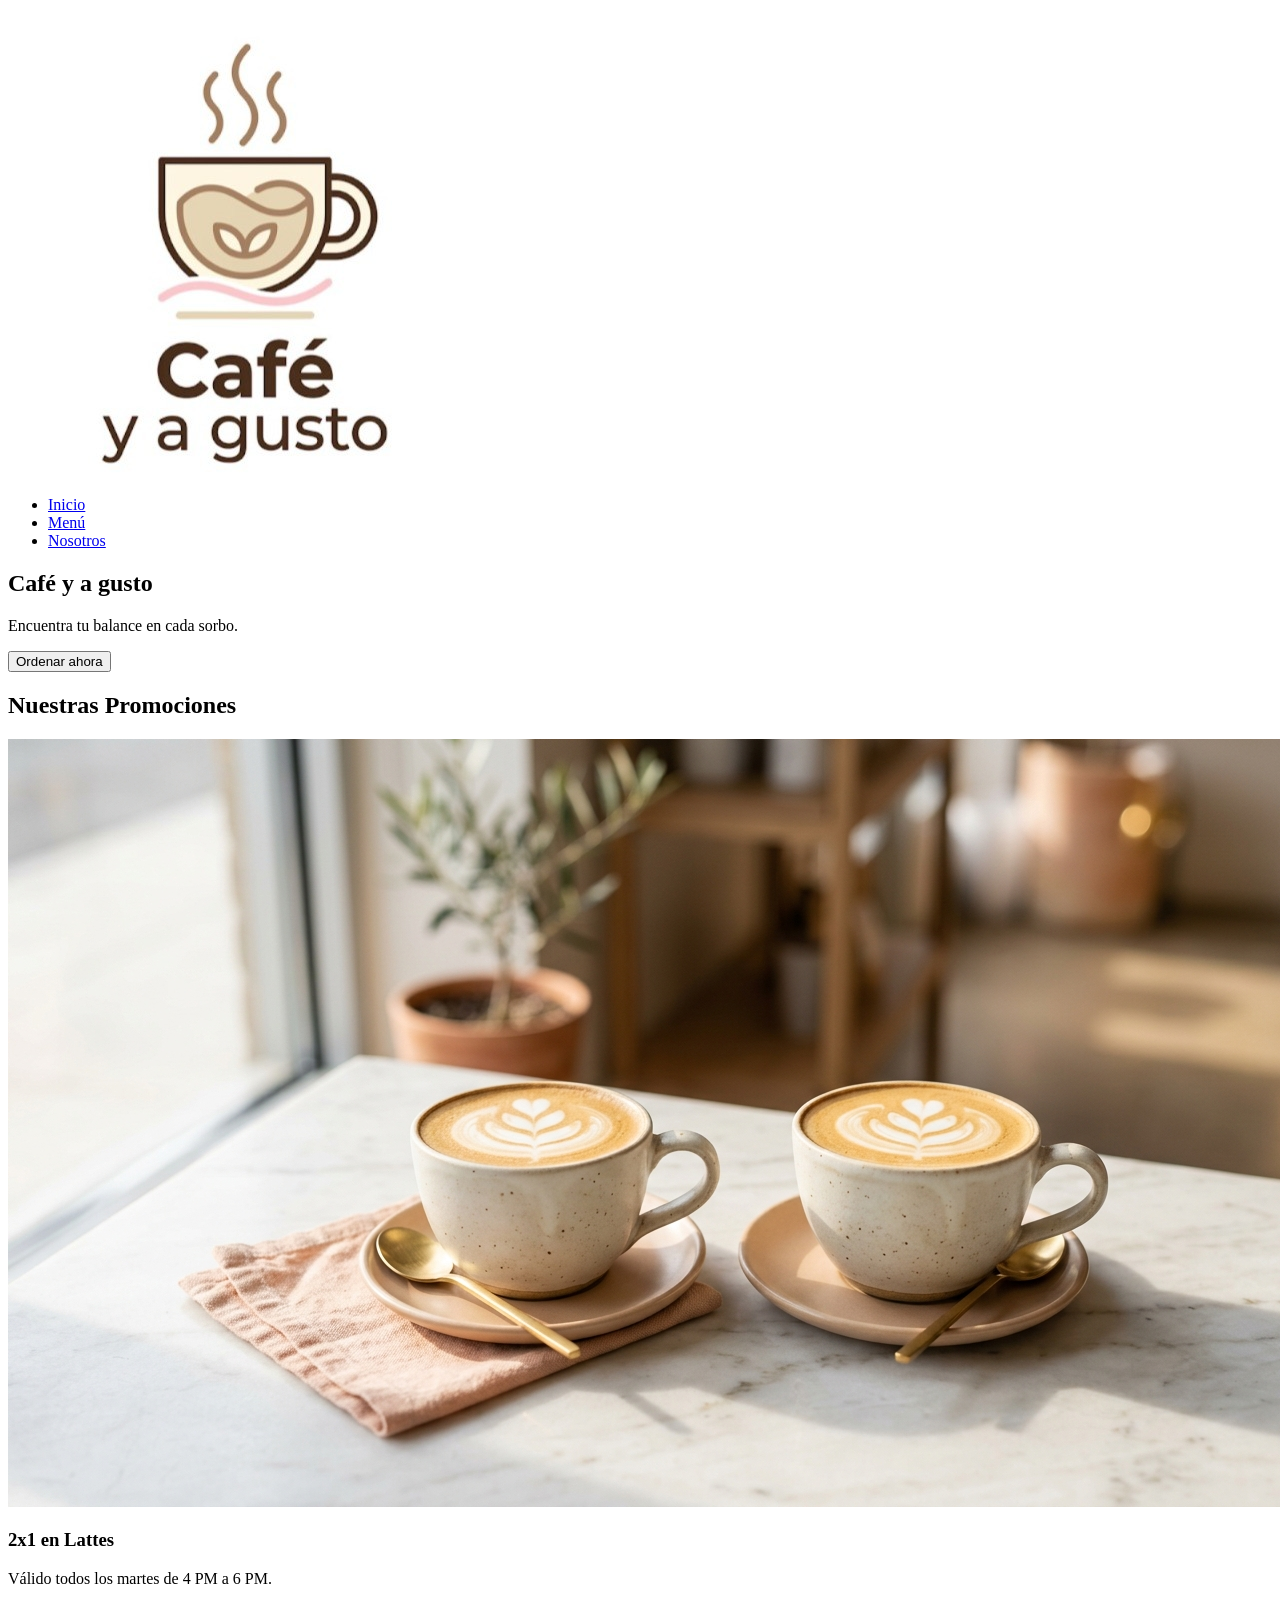
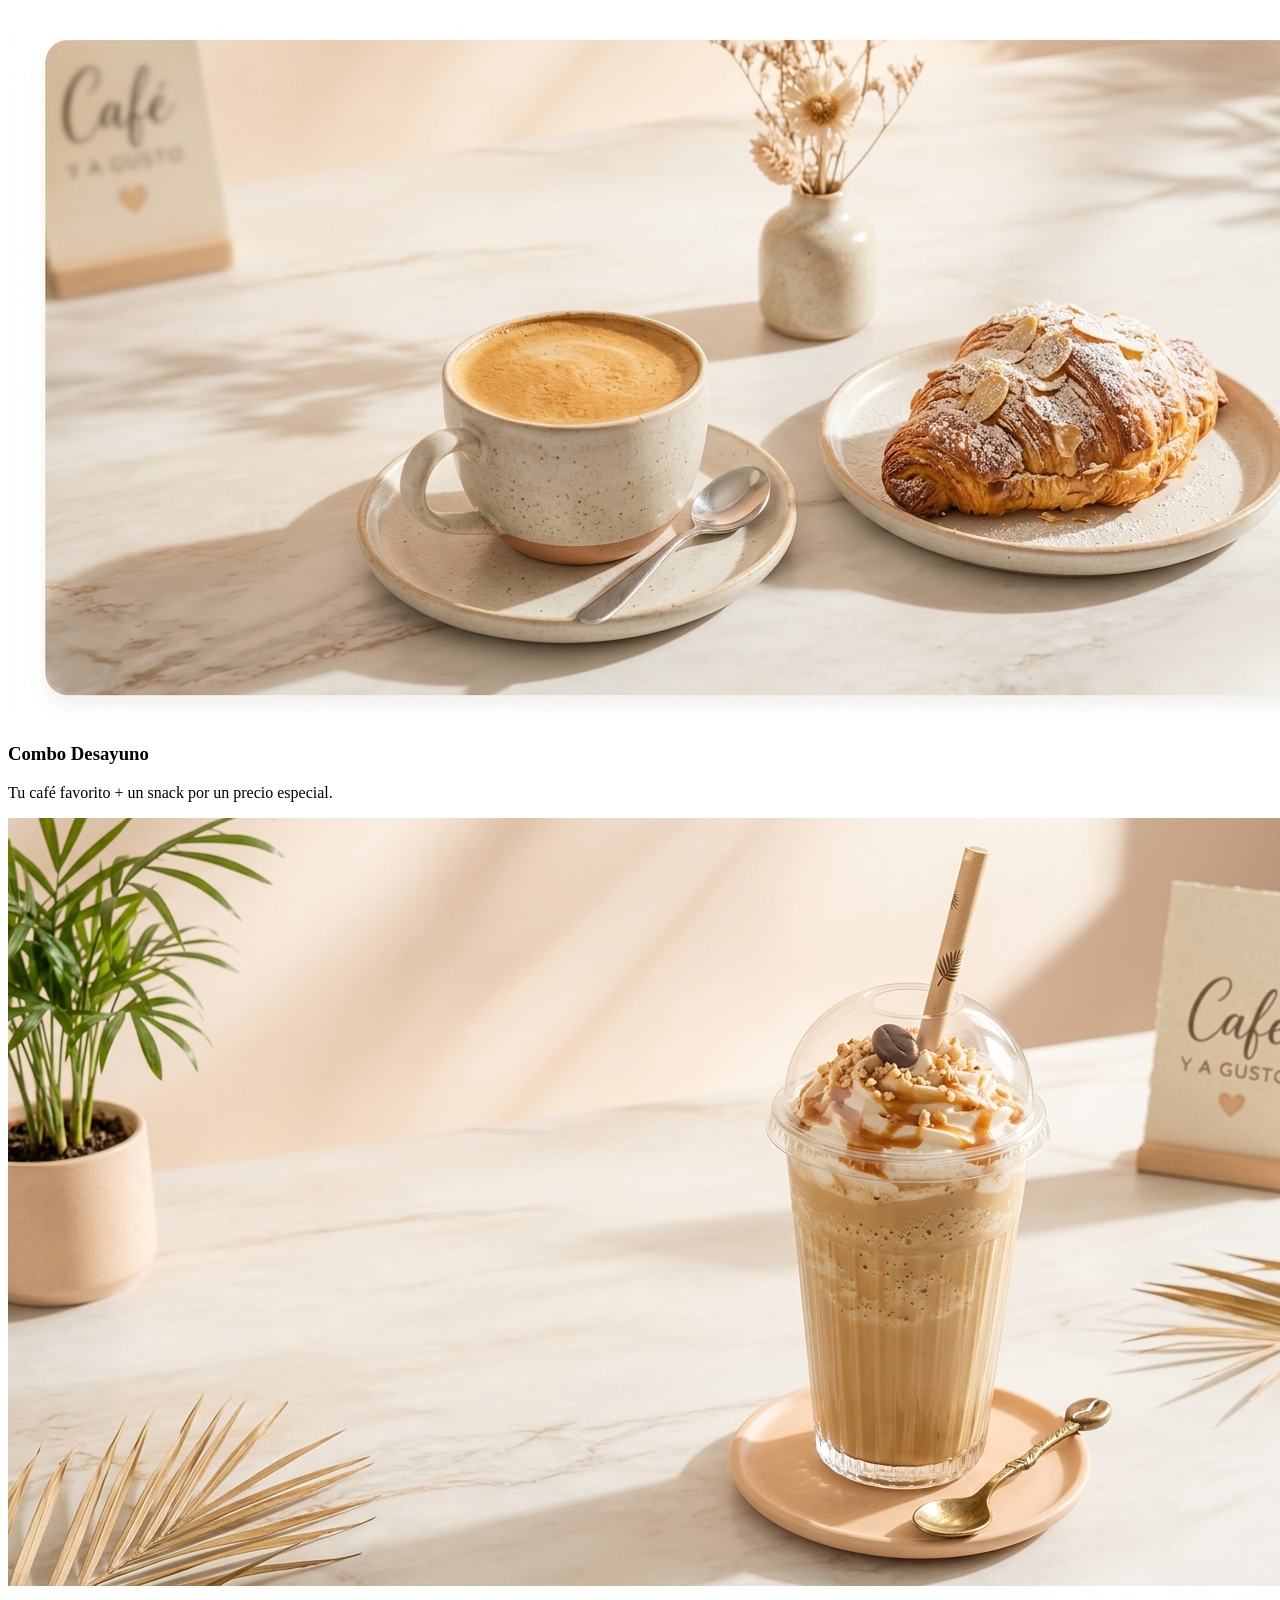
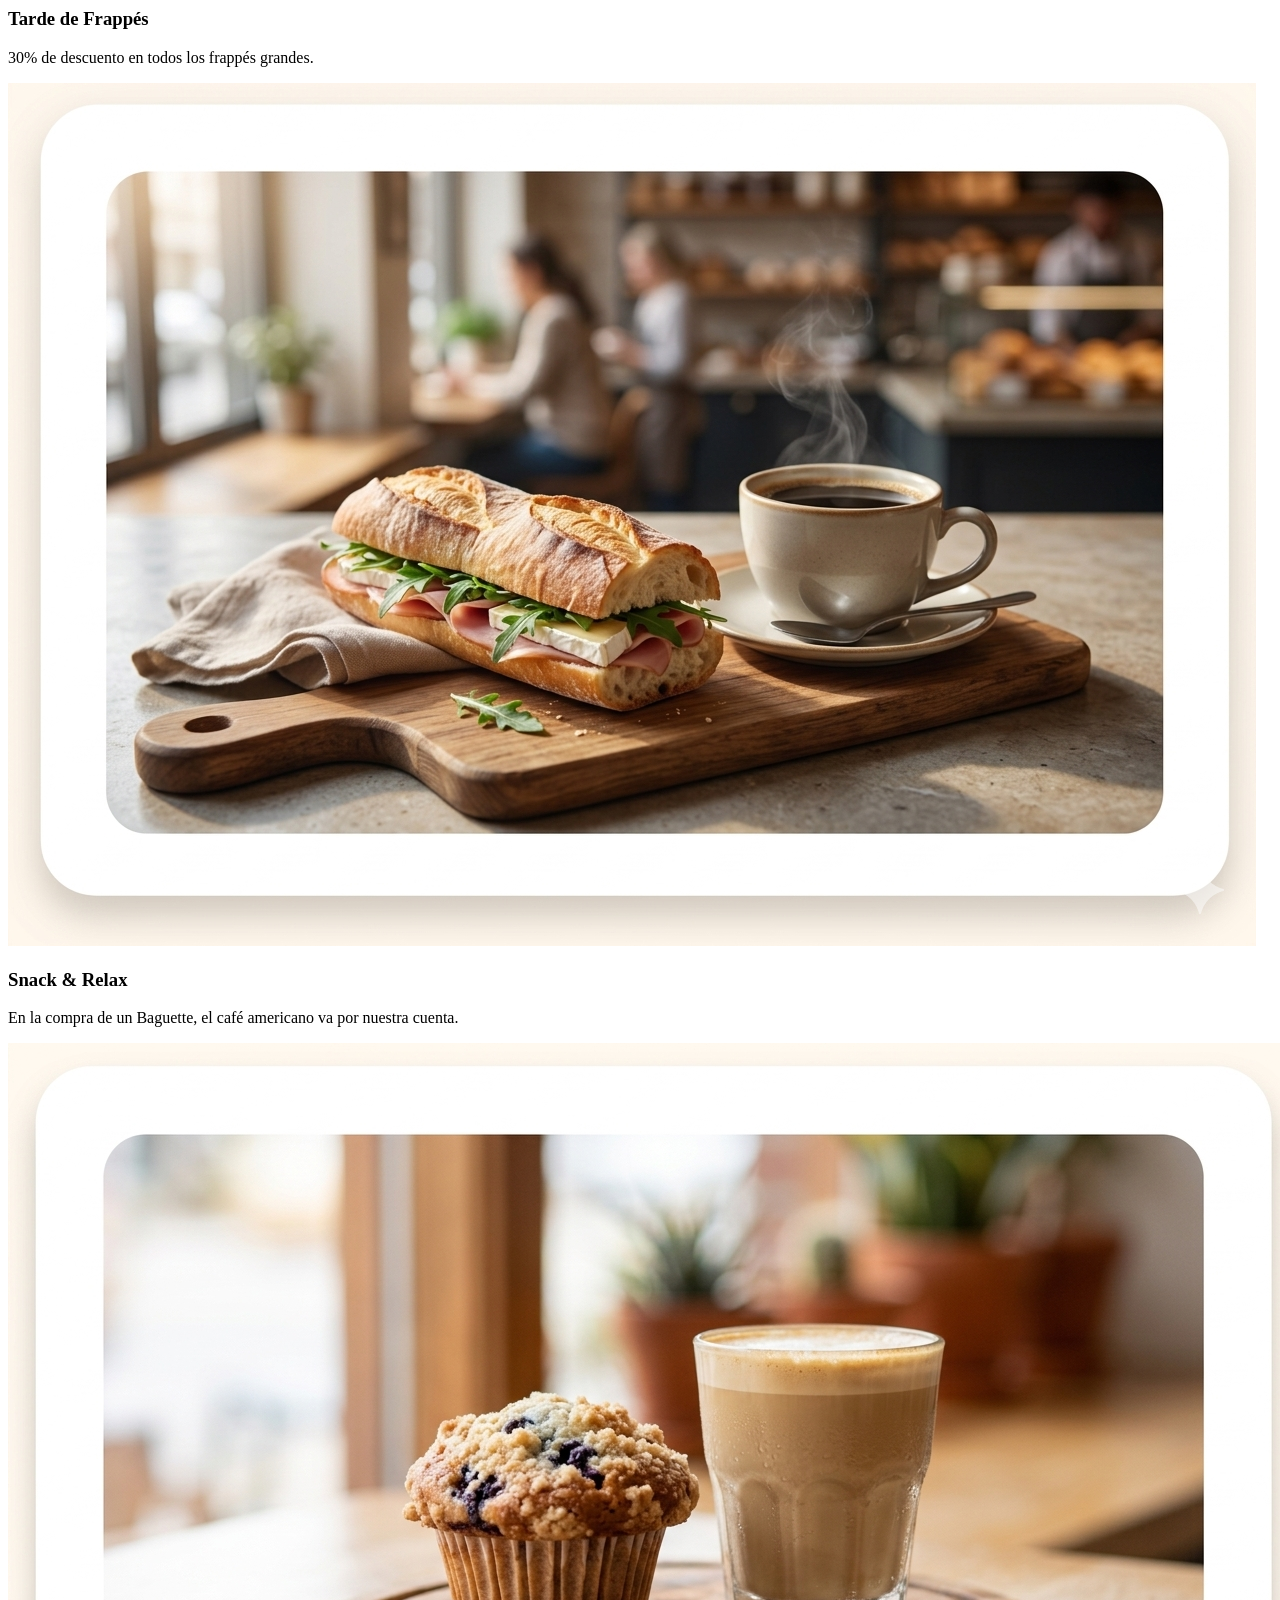
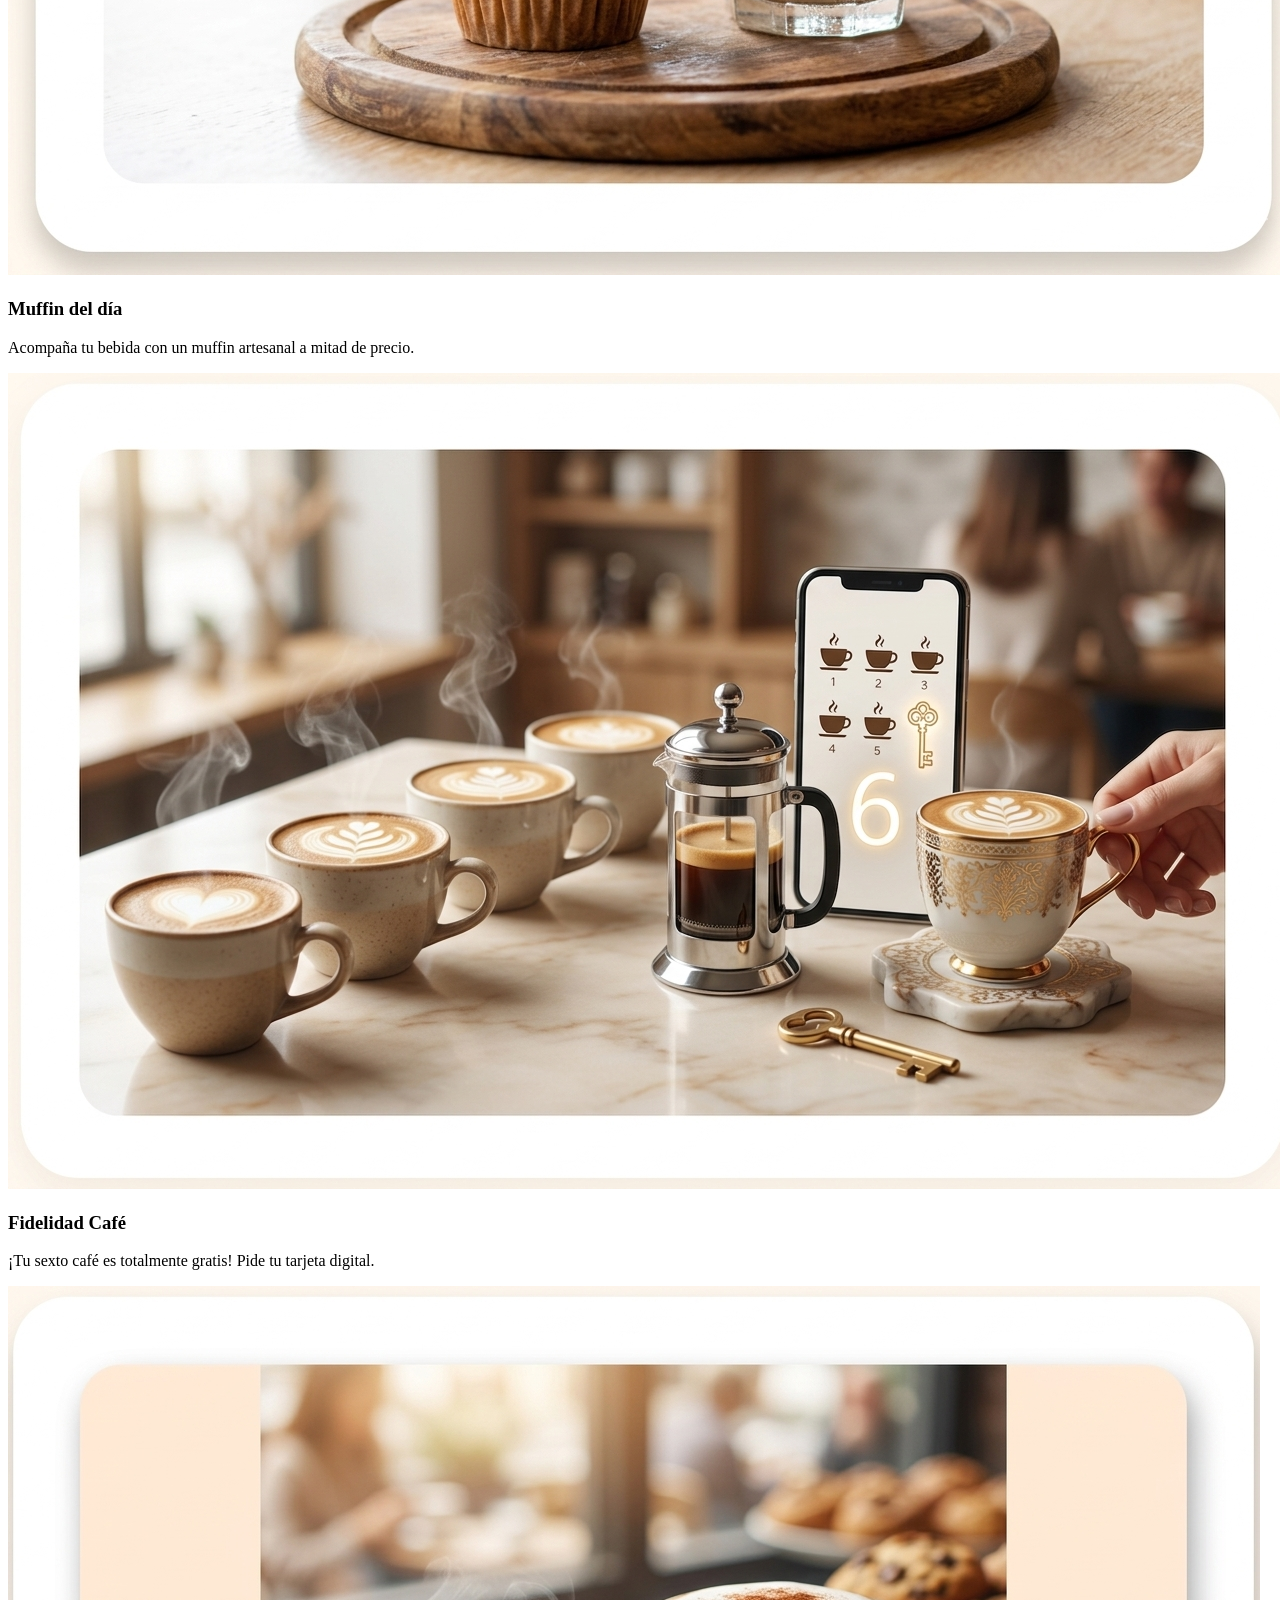
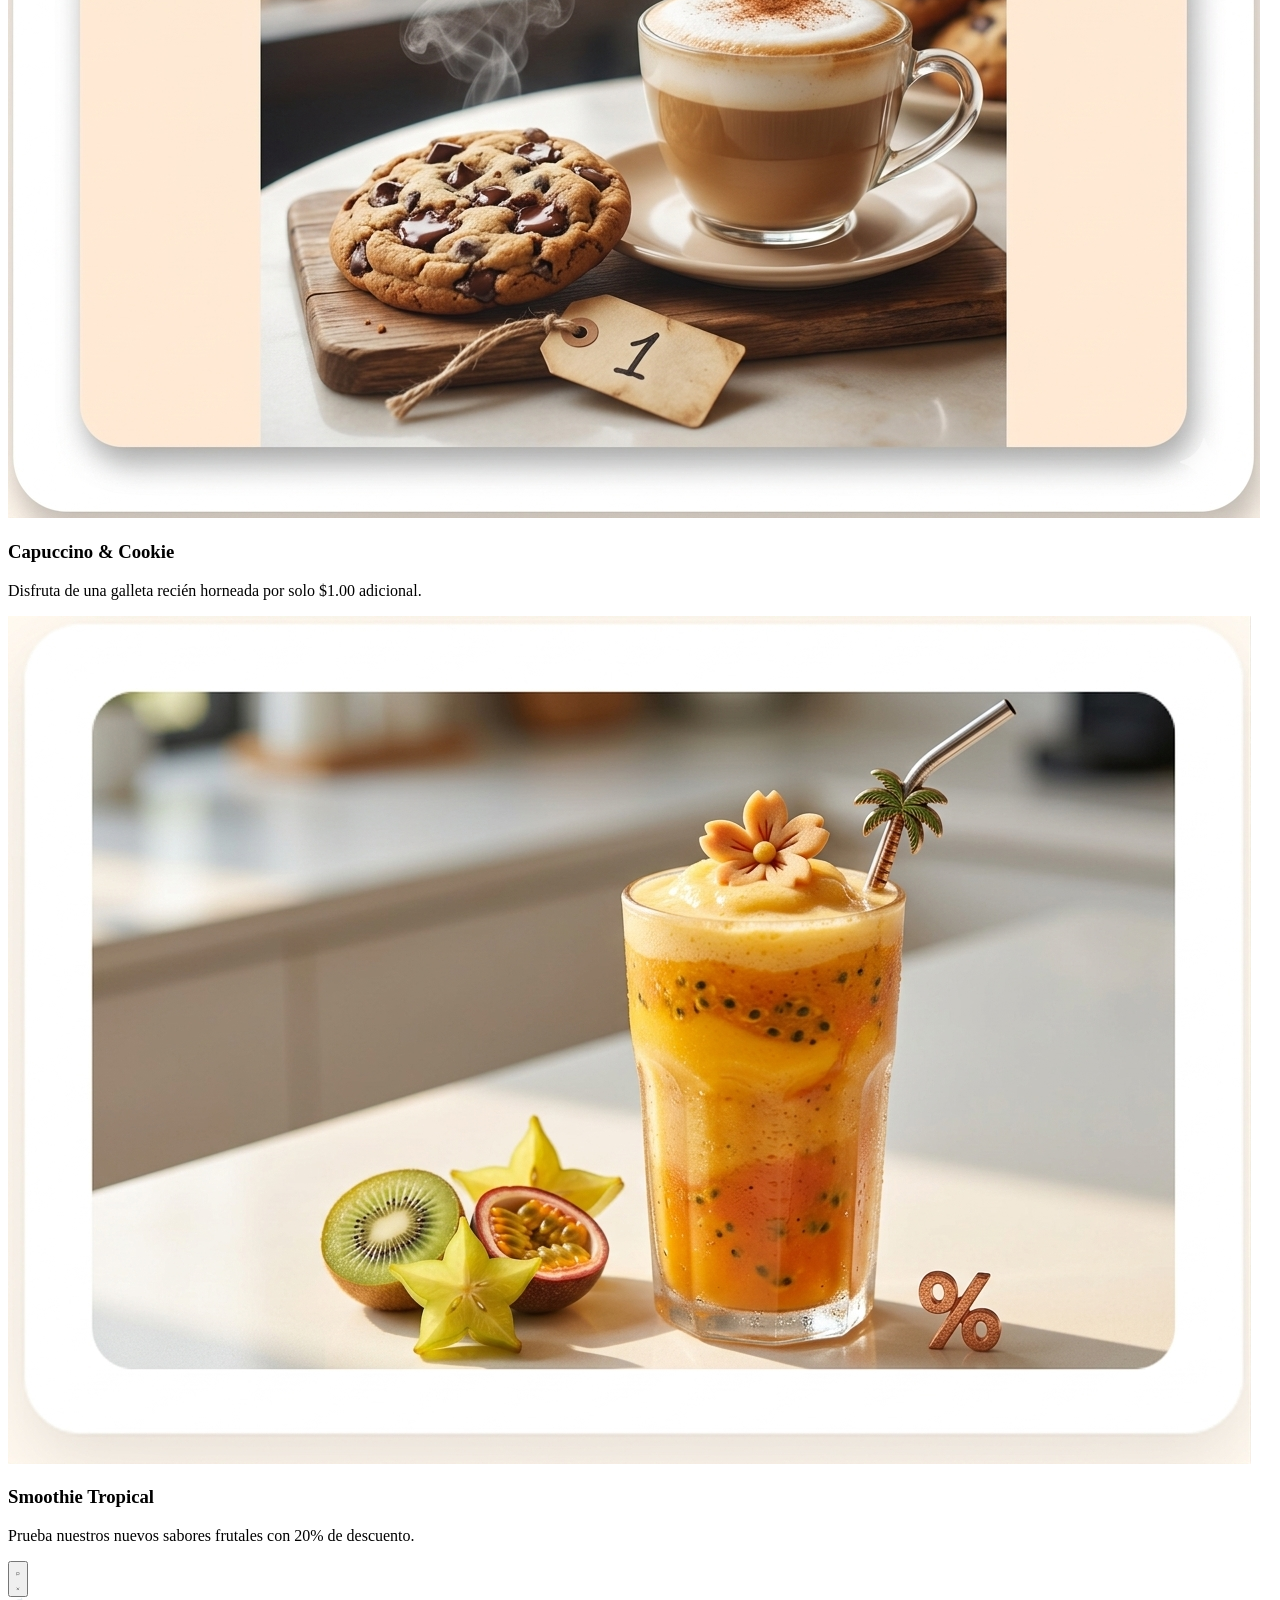
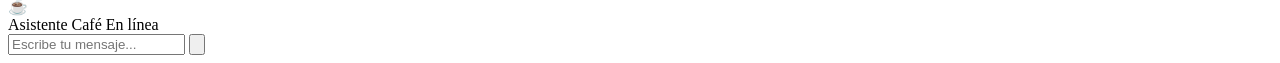
==== commit 10fbc883: "Update index.html" ====
--- a/PRACTICA_7_WEB/HTML/index.html
+++ b/PRACTICA_7_WEB/HTML/index.html
@@ -5,7 +5,7 @@
     <meta charset="UTF-8">
     <meta name="viewport" content="width=device-width, initial-scale=1.0">
     <title>Café y a gusto... | Tu pausa ideal</title>
-    <link rel="stylesheet" href="../CSS/index.css">
+    <link rel="stylesheet" href="/CSS/index.css">
 </head>
 
 <body>
